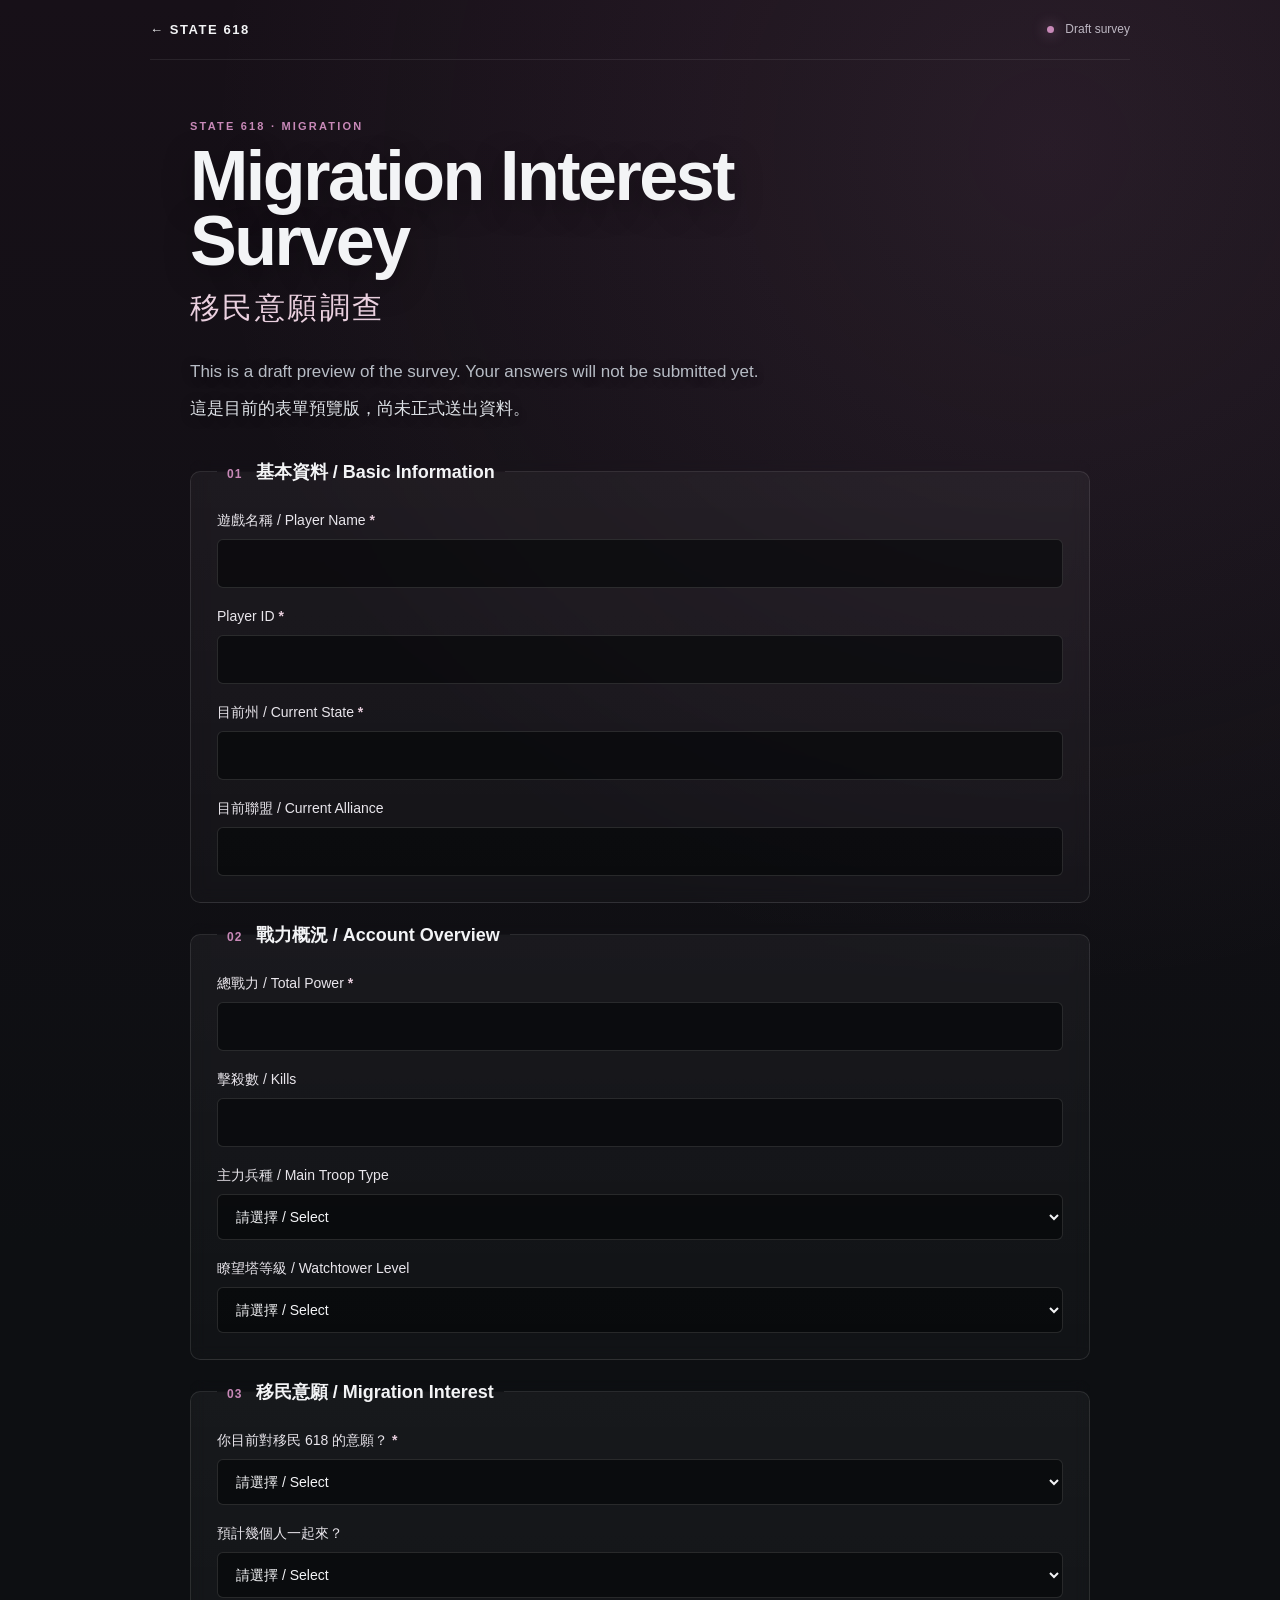
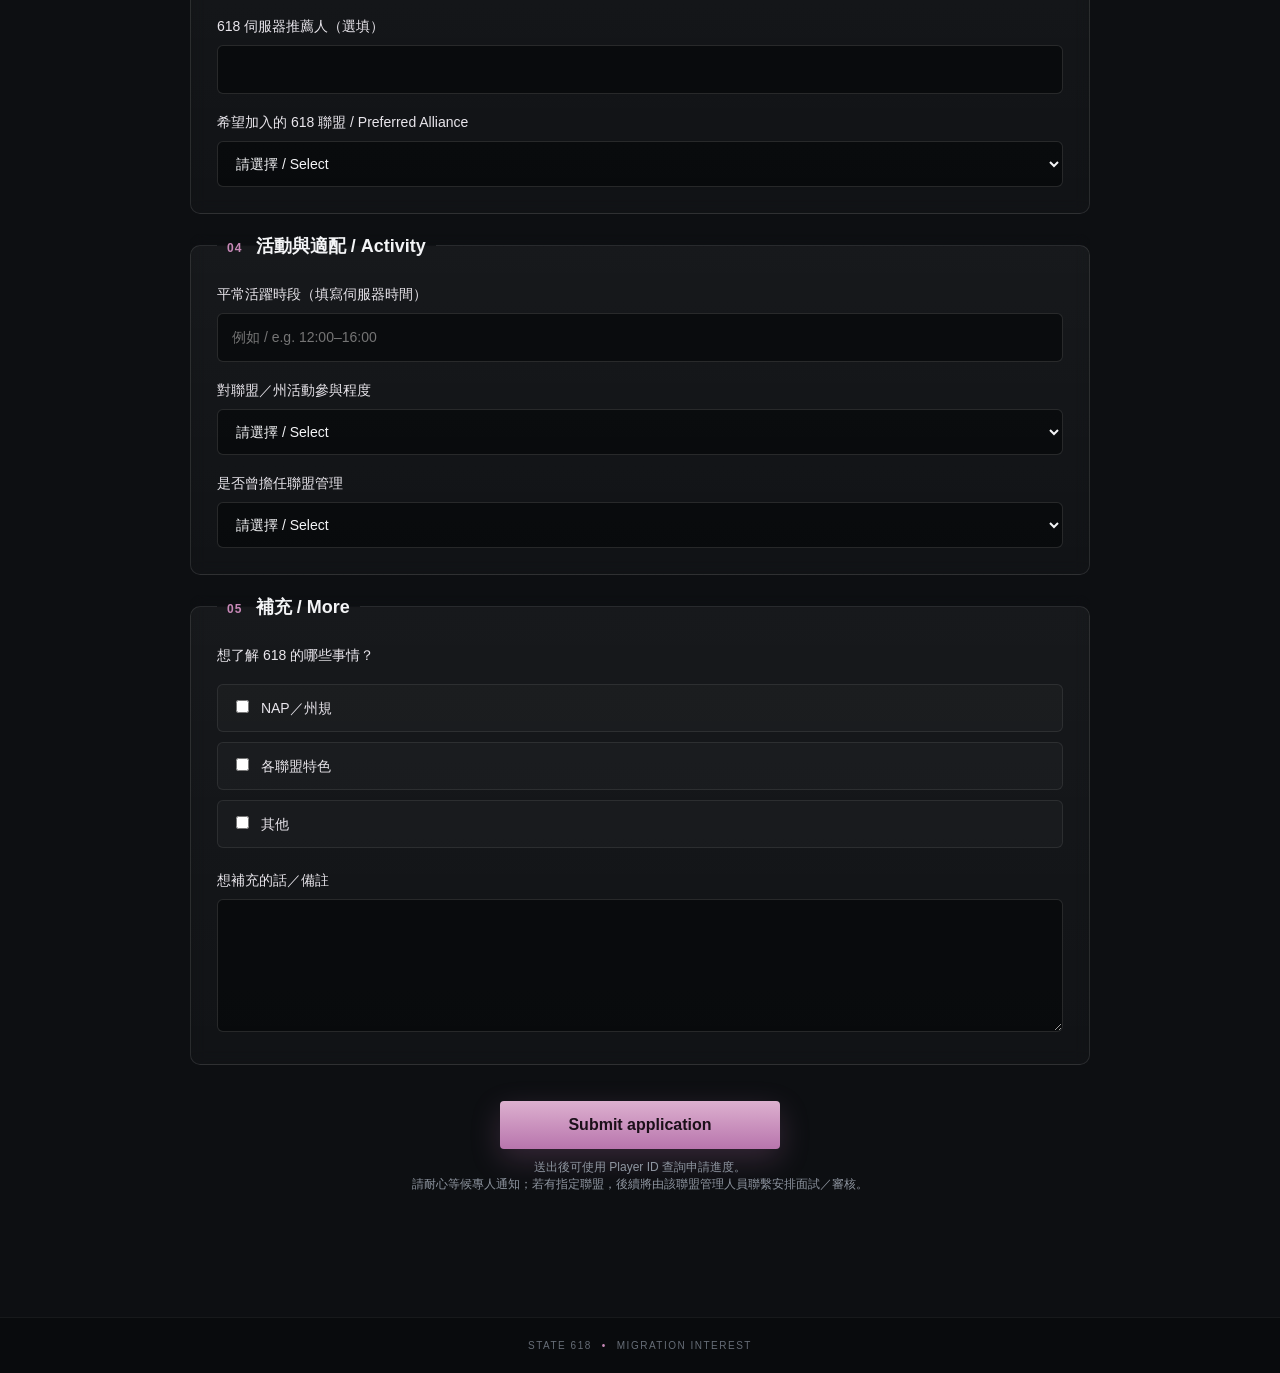
==== apply.html @ 834d95ea "Build State 618 migration survey site" ====
<!DOCTYPE html>
<html lang="zh-Hant">
<head>
  <meta charset="UTF-8">
  <meta name="viewport" content="width=device-width, initial-scale=1.0">
  <meta name="theme-color" content="#211522">
  <title>STATE 618 | Migration Interest Survey</title>
  <link rel="stylesheet" href="styles.css">
  <link rel="stylesheet" href="form.css">
</head>
<body class="form-page">
  <header class="form-topbar">
    <a class="back-link" href="index.html">← STATE 618</a>
    <div class="form-status"><span class="status-dot"></span> Draft survey</div>
  </header>

  <main class="form-shell">
    <section class="form-intro">
      <div class="section-kicker">STATE 618 · MIGRATION</div>
      <h1>Migration Interest Survey</h1>
      <p class="zh-title">移民意願調查</p>
      <p class="intro">
        This is a draft preview of the survey. Your answers will not be submitted yet.
      </p>
      <p class="intro zh">這是目前的表單預覽版，尚未正式送出資料。</p>
    </section>

    <form id="survey-form" class="survey-form">
      <fieldset>
        <legend><span>01</span> 基本資料 / Basic Information</legend>

        <label>遊戲名稱 / Player Name <b>*</b>
          <input type="text" name="player_name" required>
        </label>

        <label>Player ID <b>*</b>
          <input type="text" name="player_id" required>
        </label>

        <label>目前州 / Current State <b>*</b>
          <input type="number" name="current_state" min="1" required>
        </label>

        <label>目前聯盟 / Current Alliance
          <input type="text" name="current_alliance">
        </label>
      </fieldset>

      <fieldset>
        <legend><span>02</span> 戰力概況 / Account Overview</legend>

        <label>總戰力 / Total Power <b>*</b>
          <input type="text" name="total_power" required>
        </label>

        <label>擊殺數 / Kills
          <input type="text" name="kills">
        </label>

        <label>主力兵種 / Main Troop Type
          <select name="main_troop">
            <option value="">請選擇 / Select</option>
            <option>勇士</option>
            <option>射手</option>
            <option>騎兵</option>
          </select>
        </label>

        <label>瞭望塔等級 / Watchtower Level
          <select name="watchtower_level">
            <option value="">請選擇 / Select</option>
            <option>24</option><option>25</option><option>26</option><option>27</option>
            <option>28</option><option>29</option><option>30</option>
            <option>工業1</option><option>工業2</option><option>工業3</option>
          </select>
        </label>
      </fieldset>

      <fieldset>
        <legend><span>03</span> 移民意願 / Migration Interest</legend>

        <label>你目前對移民 618 的意願？ <b>*</b>
          <select name="interest" required>
            <option value="">請選擇 / Select</option>
            <option>確定想來</option>
            <option>高度考慮</option>
            <option>想先了解</option>
          </select>
        </label>

        <label>預計幾個人一起來？
          <select name="group_size">
            <option value="">請選擇 / Select</option>
            <option>自己</option>
            <option>2–5 人</option>
            <option>6–10 人</option>
            <option>10+ 人／整團</option>
          </select>
        </label>

        <label>618 伺服器推薦人（選填）
          <input type="text" name="referrer">
        </label>

        <label>希望加入的 618 聯盟 / Preferred Alliance
          <select name="preferred_alliance">
            <option value="">請選擇 / Select</option>
            <option>[RZN] Risen</option>
            <option>[3311] 青丘寨</option>
            <option>[RoD!] Reign of Dragons</option>
            <option>[RAW$] War Dominion</option>
            <option>[UNQ.] UNQUESTIONED</option>
            <option>[KNT] Knights of Round</option>
            <option>[WofA] Wolves of Anarchy</option>
            <option>[S_B] Storm Bringers</option>
            <option>[RnB] ReBoRN BiO</option>
            <option>[TCB] VenomousSlayers</option>
            <option>不限 / No preference</option>
            <option>尚未決定 / Not sure yet</option>
          </select>
        </label>
      </fieldset>

      <fieldset>
        <legend><span>04</span> 活動與適配 / Activity</legend>

        <label>平常活躍時段（填寫伺服器時間）
          <input type="text" name="active_time" placeholder="例如 / e.g. 12:00–16:00">
        </label>

        <label>對聯盟／州活動參與程度
          <select name="activity_level">
            <option value="">請選擇 / Select</option>
            <option>積極參與（每個活動都參與）</option>
            <option>活躍</option>
            <option>普通</option>
            <option>偶爾</option>
            <option>幾乎沒有</option>
          </select>
        </label>

        <label>是否曾擔任聯盟管理
          <select name="management">
            <option value="">請選擇 / Select</option>
            <option>R5</option>
            <option>R4</option>
            <option>無</option>
          </select>
        </label>
      </fieldset>

      <fieldset>
        <legend><span>05</span> 補充 / More</legend>

        <div class="field-label">想了解 618 的哪些事情？</div>
        <div class="checks">
          <label><input type="checkbox" name="questions" value="NAP／州規"> NAP／州規</label>
          <label><input type="checkbox" name="questions" value="各聯盟特色"> 各聯盟特色</label>
          <label><input type="checkbox" name="questions" value="其他"> 其他</label>
        </div>

        <label>想補充的話／備註
          <textarea name="notes" rows="5"></textarea>
        </label>
      </fieldset>

      <div class="submit-area">
        <button class="primary submit-button" id="submit-button" type="submit">Submit application</button>
        <p>
          送出後可使用 Player ID 查詢申請進度。<br>
          請耐心等候專人通知；若有指定聯盟，後續將由該聯盟管理人員聯繫安排面試／審核。
        </p>
        <p id="submit-result" class="submit-result"></p>
      </div>

      <input type="text" name="website" tabindex="-1" autocomplete="off" class="hp-field" aria-hidden="true">
    </form>

    <iframe id="submit-frame" name="submit-frame" hidden></iframe>
  </main>

  <footer class="site-footer">
    <span>STATE 618</span><span class="dot">•</span><span>Migration Interest</span>
  </footer>
  <script src="site.js"></script>
</body>
</html>
---- styles.css ----
:root {
  --bg: #0d0f12;
  --panel: rgba(17, 20, 24, 0.82);
  --text: #f3f4f6;
  --muted: #b7bcc5;
  --accent: #c889b8;
  --accent-soft: #ead0df;
  --line: rgba(255,255,255,.12);
}

* { box-sizing: border-box; }

html { scroll-behavior: smooth; }

html, body {
  margin: 0;
  min-height: 100%;
  background: var(--bg);
  color: var(--text);
  font-family: "Segoe UI", "Noto Sans TC", Arial, sans-serif;
}

body { min-height: 100vh; }

.hero {
  position: relative;
  min-height: 100vh;
  overflow: hidden;
  display: flex;
  flex-direction: column;
  justify-content: center;
  background:
    radial-gradient(circle at 78% 34%, rgba(232,145,105,.18), transparent 28%),
    linear-gradient(90deg, rgba(30,18,33,.90), rgba(70,42,76,.48) 50%, rgba(92,49,64,.44)),
    url("images/hero.png") center center / cover no-repeat;
}

.hero::before {
  content: "";
  position: absolute;
  inset: 0;
  opacity: .12;
  background-image:
    linear-gradient(rgba(255,255,255,.025) 1px, transparent 1px),
    linear-gradient(90deg, rgba(255,255,255,.025) 1px, transparent 1px);
  background-size: 42px 42px;
}

.overlay {
  position: absolute;
  inset: 0;
  background:
    linear-gradient(180deg, rgba(4,5,6,.25), transparent 45%, rgba(4,5,6,.58)),
    linear-gradient(90deg, rgba(5,6,8,.45), rgba(5,6,8,.06) 58%, rgba(5,6,8,.22));
}

.topbar {
  position: absolute;
  z-index: 2;
  top: 0;
  left: 0;
  right: 0;
  width: min(1180px, calc(100% - 40px));
  margin: 0 auto;
  padding: 24px 0;
  display: flex;
  align-items: center;
  justify-content: space-between;
  gap: 20px;
  border-bottom: 1px solid rgba(255,255,255,.09);
}

.brand {
  font-size: 14px;
  font-weight: 800;
  letter-spacing: .15em;
}

.brand span { color: var(--accent); }

.top-status {
  font-size: 12px;
  color: #c2c7ce;
  letter-spacing: .04em;
}

.status-dot {
  display: inline-block;
  width: 7px;
  height: 7px;
  margin-right: 8px;
  border-radius: 50%;
  background: var(--accent);
  box-shadow: 0 0 14px rgba(200,137,184,.76);
}

.content {
  position: relative;
  z-index: 1;
  width: min(1180px, calc(100% - 40px));
  margin: 0 auto;
  padding: 110px 0 100px;
}

.eyebrow {
  display: inline-block;
  font-size: 11px;
  letter-spacing: .26em;
  color: var(--accent-soft);
  border: 1px solid rgba(200,137,184,.48);
  background: rgba(9,10,12,.34);
  padding: 8px 12px;
  margin-bottom: 20px;
}

.state-mark {
  font-size: clamp(26px, 4vw, 52px);
  font-weight: 800;
  letter-spacing: .08em;
  line-height: 1;
  margin-bottom: 16px;
}

.state-mark span { color: var(--accent); }

h1 {
  margin: 0;
  font-size: clamp(44px, 7vw, 86px);
  line-height: .93;
  max-width: 790px;
  letter-spacing: -.035em;
  text-shadow: 0 8px 30px rgba(0,0,0,.34);
}

.zh-title {
  margin: 14px 0 28px;
  font-size: clamp(20px, 3vw, 30px);
  color: var(--accent-soft);
  letter-spacing: .08em;
}

.intro {
  max-width: 650px;
  color: var(--muted);
  font-size: 17px;
  line-height: 1.75;
  margin: 0 0 7px;
  text-shadow: 0 2px 12px rgba(0,0,0,.45);
}

.intro.zh {
  color: #dde1e6;
  margin-top: 5px;
}

.actions {
  margin-top: 32px;
  display: flex;
  flex-wrap: wrap;
  align-items: center;
  gap: 14px;
}

.primary {
  appearance: none;
  display: inline-block;
  text-decoration: none;
  border: 0;
  background: linear-gradient(180deg, #ddb0cf, #b875ad);
  color: #1b1019;
  font-weight: 800;
  font-size: 16px;
  padding: 15px 24px;
  min-width: 210px;
  border-radius: 4px;
  box-shadow: 0 10px 30px rgba(184,117,173,.24);
}

.primary:disabled {
  opacity: .92;
  cursor: default;
}

.status {
  color: #c3c8ce;
  font-size: 14px;
}

.note {
  margin-top: 26px;
  padding-top: 17px;
  border-top: 1px solid rgba(255,255,255,.14);
  max-width: 650px;
  color: #9da4ae;
  font-size: 13px;
  line-height: 1.6;
}

.scroll-hint {
  position: absolute;
  z-index: 2;
  left: 50%;
  bottom: 20px;
  transform: translateX(-50%);
  color: rgba(255,255,255,.55);
  font-size: 11px;
  letter-spacing: .15em;
  text-transform: uppercase;
}

.draft-section {
  background:
    radial-gradient(circle at 82% 0%, rgba(200,137,184,.16), transparent 28%),
    #0d0f12;
  border-top: 1px solid rgba(255,255,255,.06);
}

.draft-wrap {
  width: min(1180px, calc(100% - 40px));
  margin: 0 auto;
  padding: 86px 0 92px;
}

.section-kicker {
  color: var(--accent);
  font-size: 11px;
  font-weight: 700;
  letter-spacing: .2em;
  margin-bottom: 12px;
}

.draft-section h2 {
  margin: 0;
  font-size: clamp(34px, 5vw, 58px);
  letter-spacing: -.025em;
}

.section-lead {
  max-width: 650px;
  margin: 14px 0 34px;
  color: var(--muted);
  font-size: 16px;
  line-height: 1.7;
}

.cards {
  display: grid;
  grid-template-columns: repeat(3, 1fr);
  gap: 16px;
}

.card {
  min-height: 190px;
  padding: 24px;
  border: 1px solid rgba(255,255,255,.10);
  background: linear-gradient(180deg, rgba(255,255,255,.045), rgba(255,255,255,.018));
  border-radius: 8px;
}

.card-no {
  color: var(--accent);
  font-size: 12px;
  font-weight: 800;
  letter-spacing: .18em;
  margin-bottom: 44px;
}

.card h3 {
  margin: 0 0 10px;
  font-size: 20px;
}

.card p {
  margin: 0;
  color: #aeb4bd;
  font-size: 14px;
  line-height: 1.7;
}

.draft-note {
  margin-top: 24px;
  color: #8f96a1;
  font-size: 13px;
}

.site-footer {
  display: flex;
  justify-content: center;
  gap: 10px;
  padding: 22px;
  border-top: 1px solid rgba(255,255,255,.06);
  background: #090b0d;
  color: #666d77;
  font-size: 10px;
  letter-spacing: .15em;
  text-transform: uppercase;
}

.dot { color: var(--accent); }

@media (max-width: 780px) {
  .topbar {
    width: min(100% - 28px, 1180px);
    padding-top: 18px;
  }

  .top-status { display: none; }

  .content {
    width: min(100% - 28px, 1180px);
    padding: 100px 0 90px;
  }

  .eyebrow {
    font-size: 10px;
    letter-spacing: .18em;
  }

  .intro { font-size: 15px; }

  .actions {
    align-items: stretch;
    flex-direction: column;
    max-width: 360px;
  }

  .primary { width: 100%; }

  .status { text-align: center; }

  .draft-wrap {
    width: min(100% - 28px, 1180px);
    padding: 64px 0 70px;
  }

  .cards { grid-template-columns: 1fr; }

  .card { min-height: 0; }

  .card-no { margin-bottom: 24px; }
}
---- form.css ----
.form-page {
  background:
    radial-gradient(circle at 82% 5%, rgba(200,137,184,.10), transparent 28%),
    linear-gradient(180deg, #171018, #0d0f12 42%);
}

.form-topbar {
  width: min(980px, calc(100% - 32px));
  margin: 0 auto;
  padding: 22px 0;
  display: flex;
  justify-content: space-between;
  gap: 20px;
  border-bottom: 1px solid rgba(255,255,255,.08);
}

.back-link {
  color: var(--text);
  text-decoration: none;
  font-weight: 800;
  letter-spacing: .12em;
  font-size: 13px;
}

.form-status {
  color: #bdb7c2;
  font-size: 12px;
}

.form-shell {
  width: min(900px, calc(100% - 32px));
  margin: 0 auto;
  padding: 60px 0 80px;
}

.form-intro {
  margin-bottom: 36px;
}

.form-intro h1 {
  font-size: clamp(40px, 7vw, 70px);
  max-width: 760px;
}

.survey-form {
  display: grid;
  gap: 20px;
}

fieldset {
  margin: 0;
  padding: 26px;
  border: 1px solid rgba(255,255,255,.10);
  border-radius: 10px;
  background: linear-gradient(180deg, rgba(255,255,255,.045), rgba(255,255,255,.018));
  backdrop-filter: blur(8px);
}

legend {
  padding: 0 10px;
  font-size: 18px;
  font-weight: 800;
}

legend span {
  color: var(--accent);
  margin-right: 8px;
  font-size: 12px;
  letter-spacing: .1em;
}

.survey-form label,
.field-label {
  display: block;
  margin: 0 0 18px;
  color: #e9e6ec;
  font-size: 14px;
  line-height: 1.5;
}

.survey-form label:last-child {
  margin-bottom: 0;
}

.survey-form b {
  color: var(--accent-soft);
}

input[type="text"],
input[type="number"],
select,
textarea {
  width: 100%;
  margin-top: 8px;
  padding: 13px 14px;
  border: 1px solid rgba(255,255,255,.12);
  border-radius: 6px;
  background: rgba(6,7,9,.62);
  color: var(--text);
  font: inherit;
  outline: none;
}

input:focus,
select:focus,
textarea:focus {
  border-color: rgba(200,137,184,.75);
  box-shadow: 0 0 0 3px rgba(200,137,184,.10);
}

select option {
  background: #151118;
  color: #f3f4f6;
}

textarea {
  resize: vertical;
  min-height: 120px;
}

.checks {
  display: grid;
  gap: 10px;
  margin: 10px 0 22px;
}

.checks label {
  margin: 0;
  padding: 12px 14px;
  border: 1px solid rgba(255,255,255,.08);
  border-radius: 6px;
  background: rgba(255,255,255,.025);
}

.checks input {
  margin-right: 8px;
  accent-color: #b875ad;
}

.submit-area {
  text-align: center;
  padding: 16px 0 4px;
}

.submit-button {
  min-width: 280px;
}

.submit-area p {
  color: #8f96a1;
  font-size: 12px;
  margin-top: 10px;
}

@media (max-width: 640px) {
  .form-shell {
    padding-top: 44px;
  }

  fieldset {
    padding: 20px 16px;
  }

  .form-status {
    display: none;
  }

  .submit-button {
    width: 100%;
    min-width: 0;
  }
}

.status-card,
.status-preview {
  margin-top: 20px;
  padding: 28px;
  border: 1px solid rgba(255,255,255,.10);
  border-radius: 10px;
  background: linear-gradient(180deg, rgba(255,255,255,.045), rgba(255,255,255,.018));
}

.status-card label {
  display: block;
  color: #e9e6ec;
  font-size: 14px;
  line-height: 1.5;
}

.status-button {
  margin-top: 18px;
  min-width: 220px;
}

.status-help {
  margin: 14px 0 0;
  color: #8f96a1;
  font-size: 12px;
  line-height: 1.6;
}

.status-preview h2 {
  margin: 0 0 20px;
  font-size: clamp(30px, 5vw, 48px);
}

.status-result {
  border-top: 1px solid rgba(255,255,255,.09);
}

.result-row {
  display: grid;
  grid-template-columns: 1fr 1.4fr;
  gap: 20px;
  padding: 16px 0;
  border-bottom: 1px solid rgba(255,255,255,.08);
  color: #9ea5ae;
  font-size: 14px;
}

.result-row strong {
  color: #f1eef3;
  font-weight: 700;
}

.badge {
  display: inline-block;
  width: fit-content;
  padding: 6px 10px;
  border-radius: 999px;
  font-size: 11px;
  letter-spacing: .04em;
  border: 1px solid rgba(255,255,255,.12);
}

.badge.received { color: #d6d0dc; background: rgba(214,208,220,.08); }
.badge.interview { color: #dfc9ef; background: rgba(151,103,178,.14); border-color: rgba(151,103,178,.34); }
.badge.reviewing { color: #ead0df; background: rgba(200,137,184,.12); border-color: rgba(200,137,184,.32); }
.badge.approved { color: #cfe9d7; background: rgba(115,176,132,.12); border-color: rgba(115,176,132,.30); }
.badge.waitlist { color: #eadab8; background: rgba(194,154,84,.12); border-color: rgba(194,154,84,.28); }
.badge.declined { color: #e3b8bd; background: rgba(176,88,101,.12); border-color: rgba(176,88,101,.28); }

.status-legend {
  display: flex;
  flex-wrap: wrap;
  gap: 8px;
  margin-top: 22px;
}

.secondary-link {
  display: inline-block;
  color: #e4d9e8;
  text-decoration: none;
  padding: 14px 18px;
  border: 1px solid rgba(255,255,255,.16);
  border-radius: 4px;
  background: rgba(255,255,255,.035);
}

.secondary-link:hover {
  border-color: rgba(200,137,184,.40);
  background: rgba(200,137,184,.08);
}

@media (max-width: 640px) {
  .result-row {
    grid-template-columns: 1fr;
    gap: 6px;
  }

  .status-button {
    width: 100%;
  }
}

.submit-result {
  min-height: 1.4em;
  margin-top: 12px;
  font-size: 13px;
}
.submit-result.success { color: #cfe9d7; }
.submit-result.muted { color: #8f96a1; }
.status-error {
  padding: 18px 0;
  color: #e3b8bd;
}
.hp-field {
  position: absolute !important;
  left: -9999px !important;
  width: 1px !important;
  height: 1px !important;
  opacity: 0 !important;
}
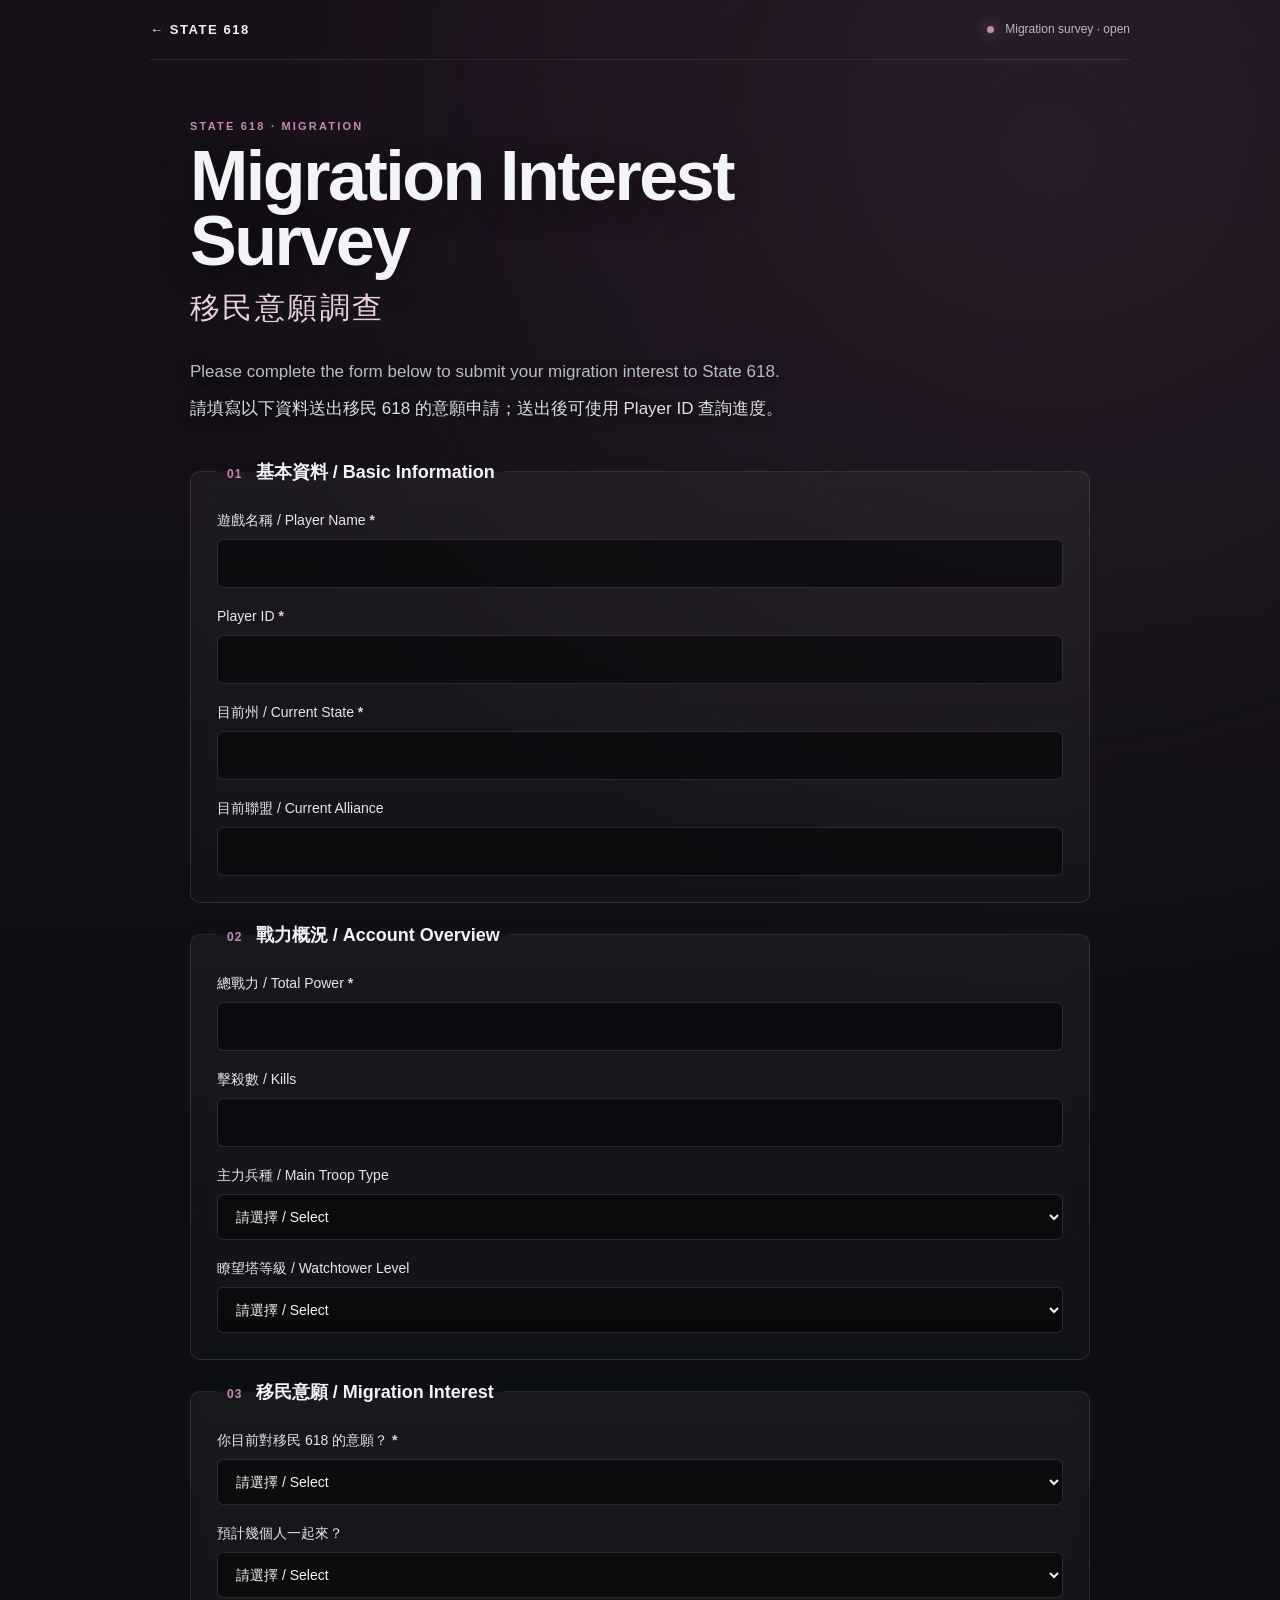
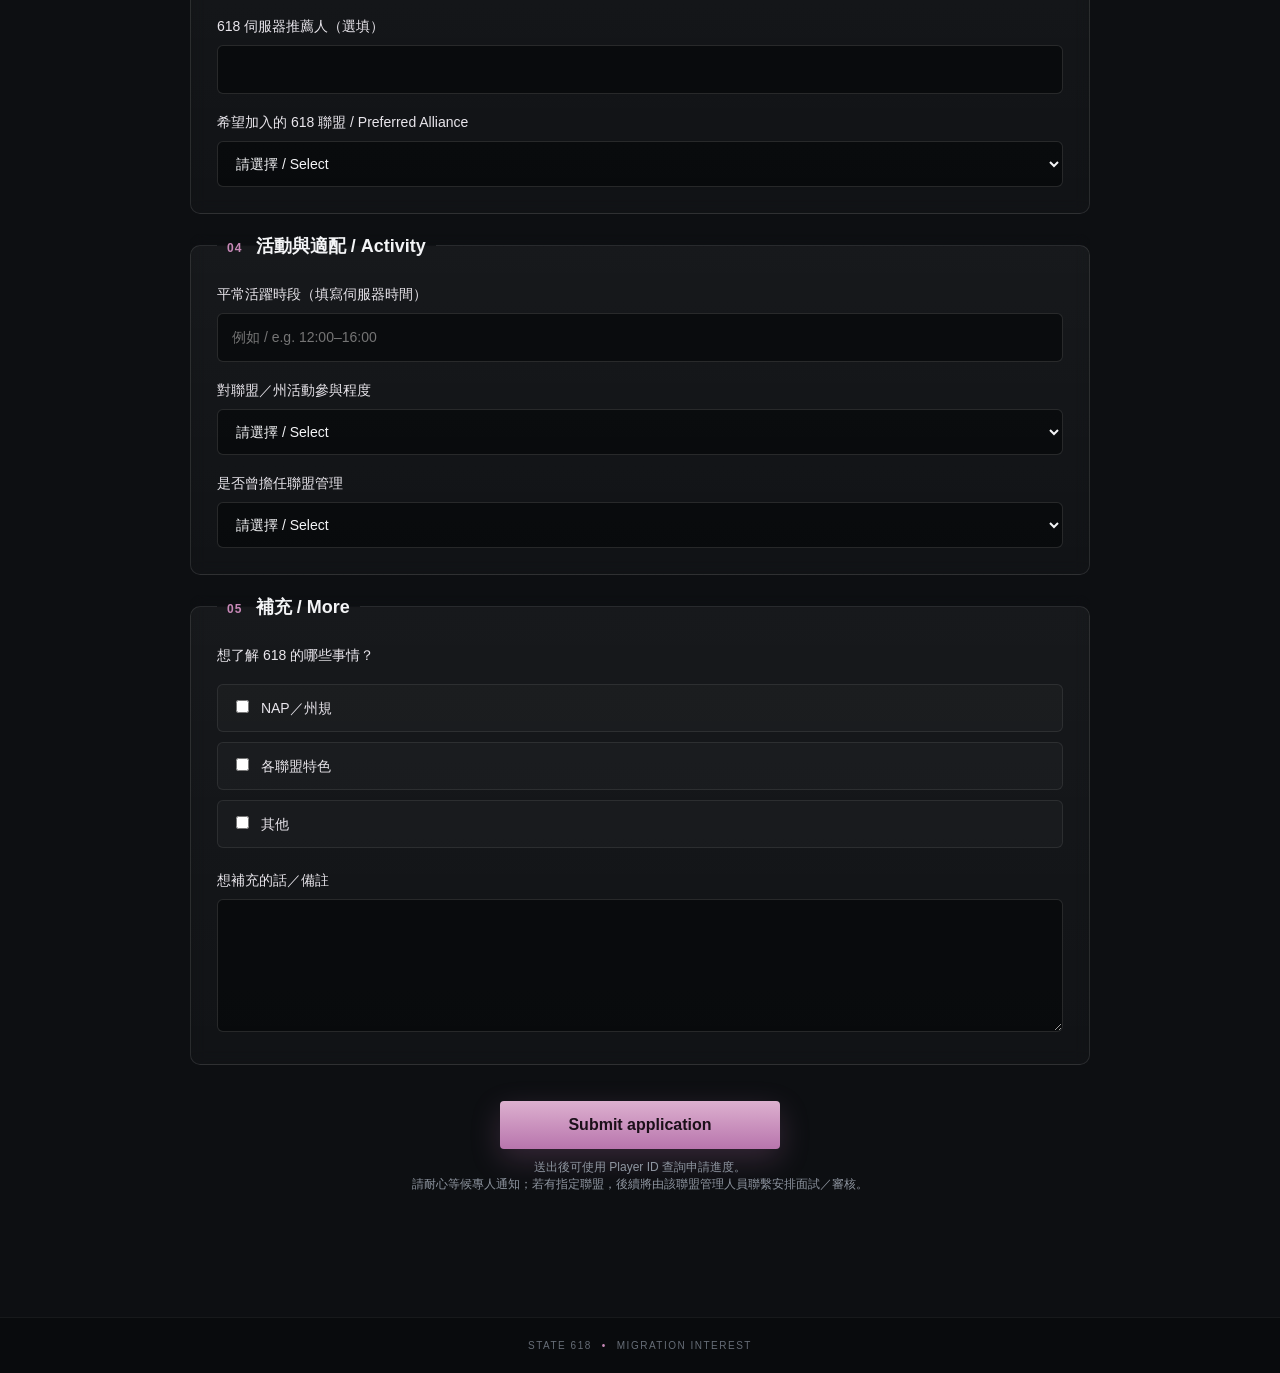
==== commit 0fbd933a: "Mark migration survey as live" ====
--- a/apply.html
+++ b/apply.html
@@ -11,7 +11,7 @@
 <body class="form-page">
   <header class="form-topbar">
     <a class="back-link" href="index.html">← STATE 618</a>
-    <div class="form-status"><span class="status-dot"></span> Draft survey</div>
+    <div class="form-status"><span class="status-dot"></span> Migration survey · open</div>
   </header>
 
   <main class="form-shell">
@@ -20,9 +20,9 @@
       <h1>Migration Interest Survey</h1>
       <p class="zh-title">移民意願調查</p>
       <p class="intro">
-        This is a draft preview of the survey. Your answers will not be submitted yet.
+        Please complete the form below to submit your migration interest to State 618.
       </p>
-      <p class="intro zh">這是目前的表單預覽版，尚未正式送出資料。</p>
+      <p class="intro zh">請填寫以下資料送出移民 618 的意願申請；送出後可使用 Player ID 查詢進度。</p>
     </section>
 
     <form id="survey-form" class="survey-form">
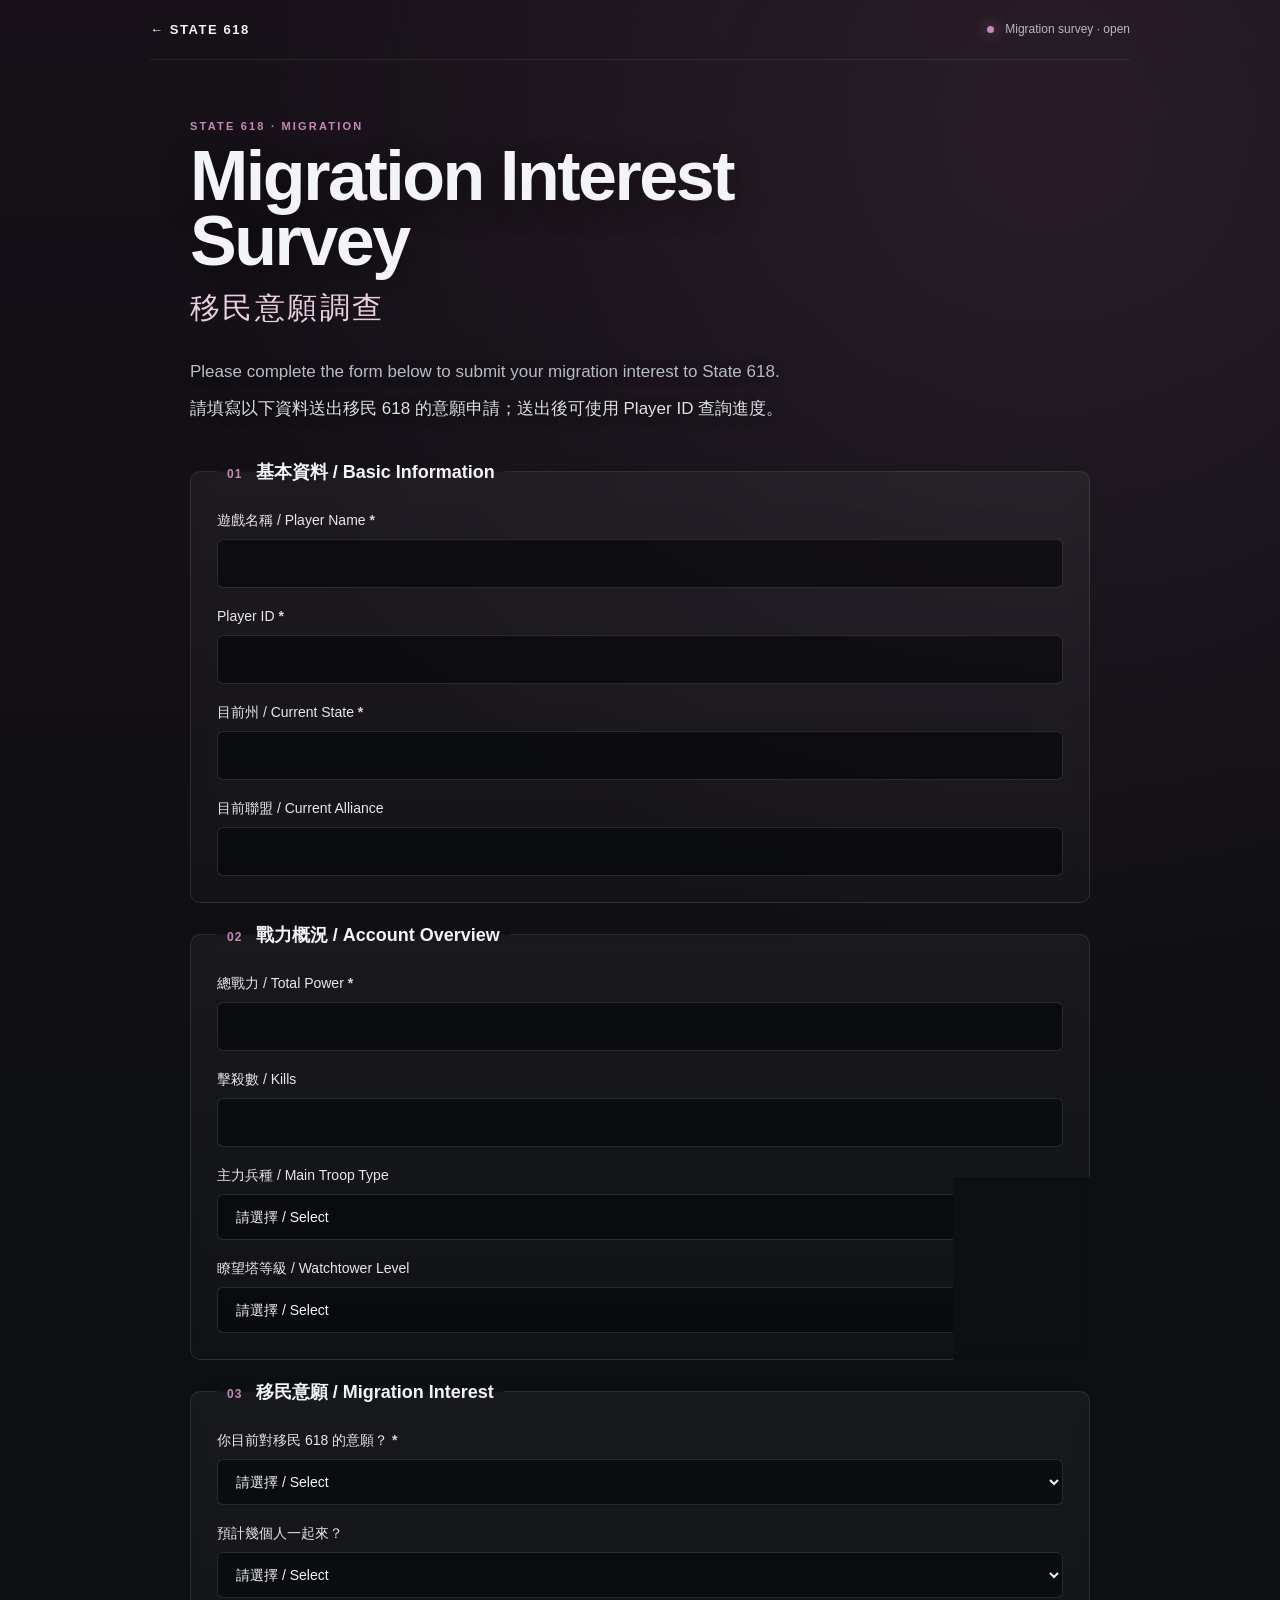
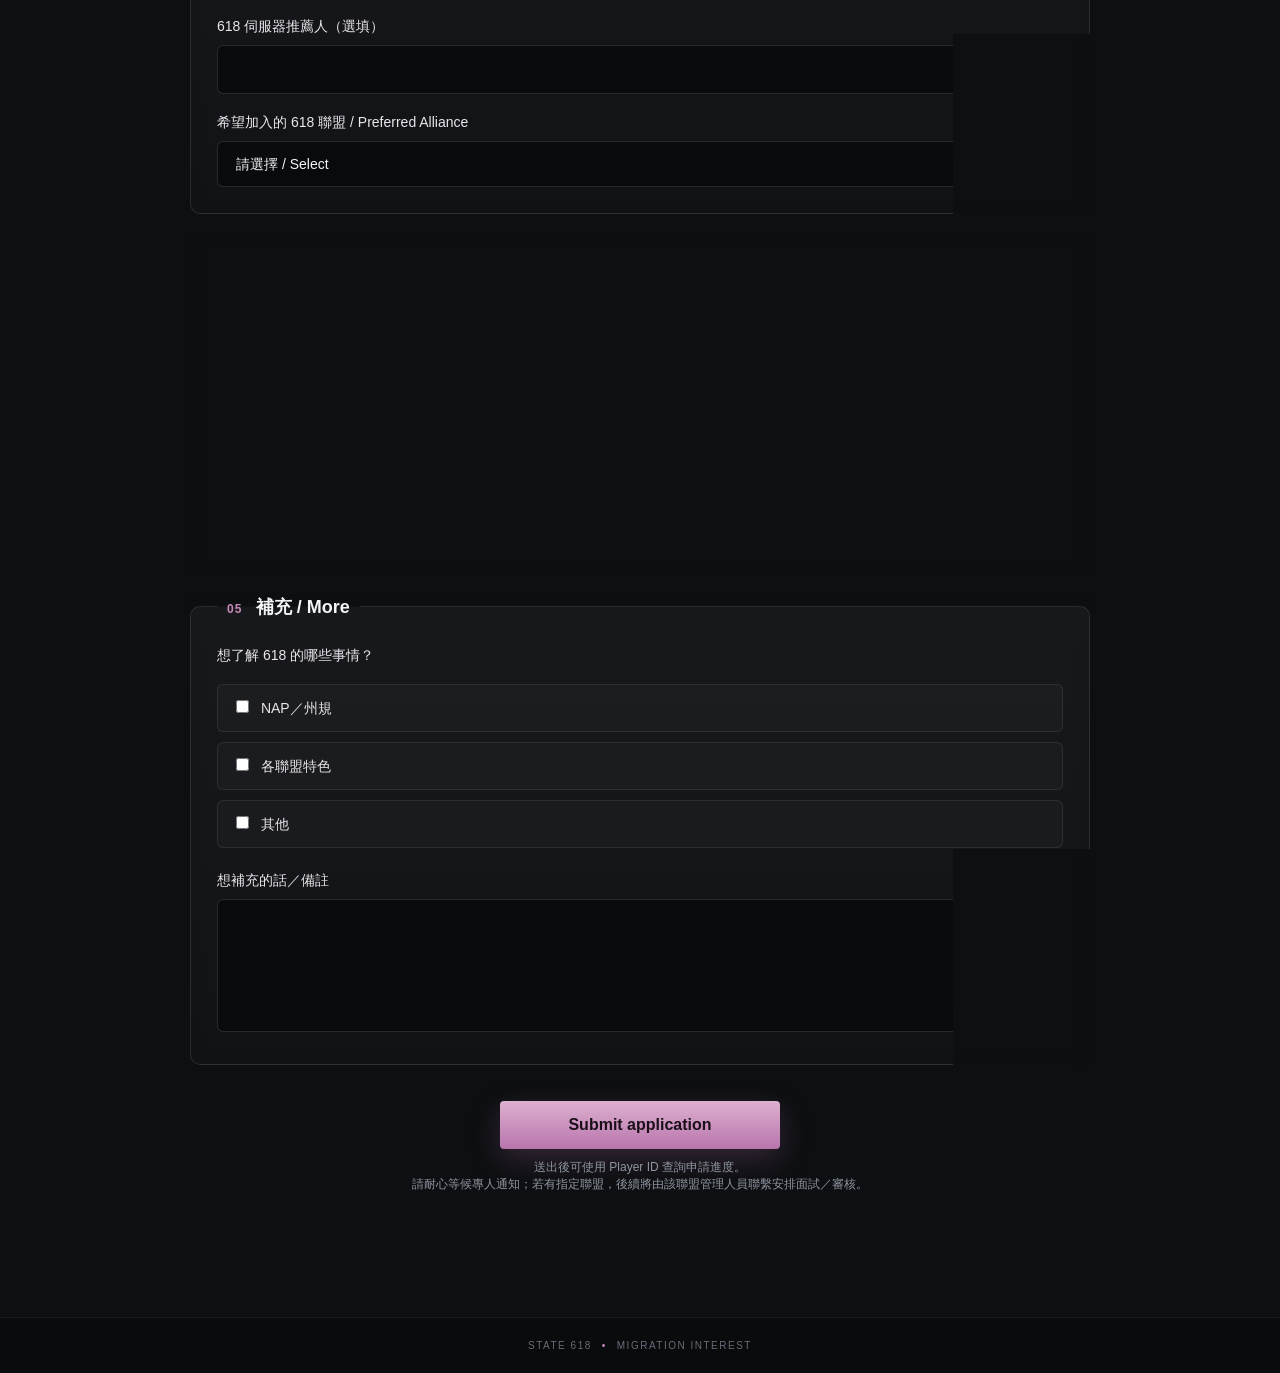
==== commit f5b4b35d: "Improve live status messages and refresh script cache" ====
--- a/apply.html
+++ b/apply.html
@@ -182,6 +182,6 @@
   <footer class="site-footer">
     <span>STATE 618</span><span class="dot">•</span><span>Migration Interest</span>
   </footer>
-  <script src="site.js"></script>
+  <script src="site.js?v=20261015-1135"></script>
 </body>
 </html>
--- a/form.css
+++ b/form.css
@@ -291,3 +291,13 @@
   height: 1px !important;
   opacity: 0 !important;
 }
+
+.status-note {
+  margin-top: 20px;
+  padding: 14px 16px;
+  border-left: 3px solid rgba(200,137,184,.7);
+  background: rgba(200,137,184,.07);
+  color: #ddd6e2;
+  line-height: 1.7;
+  font-size: 14px;
+}
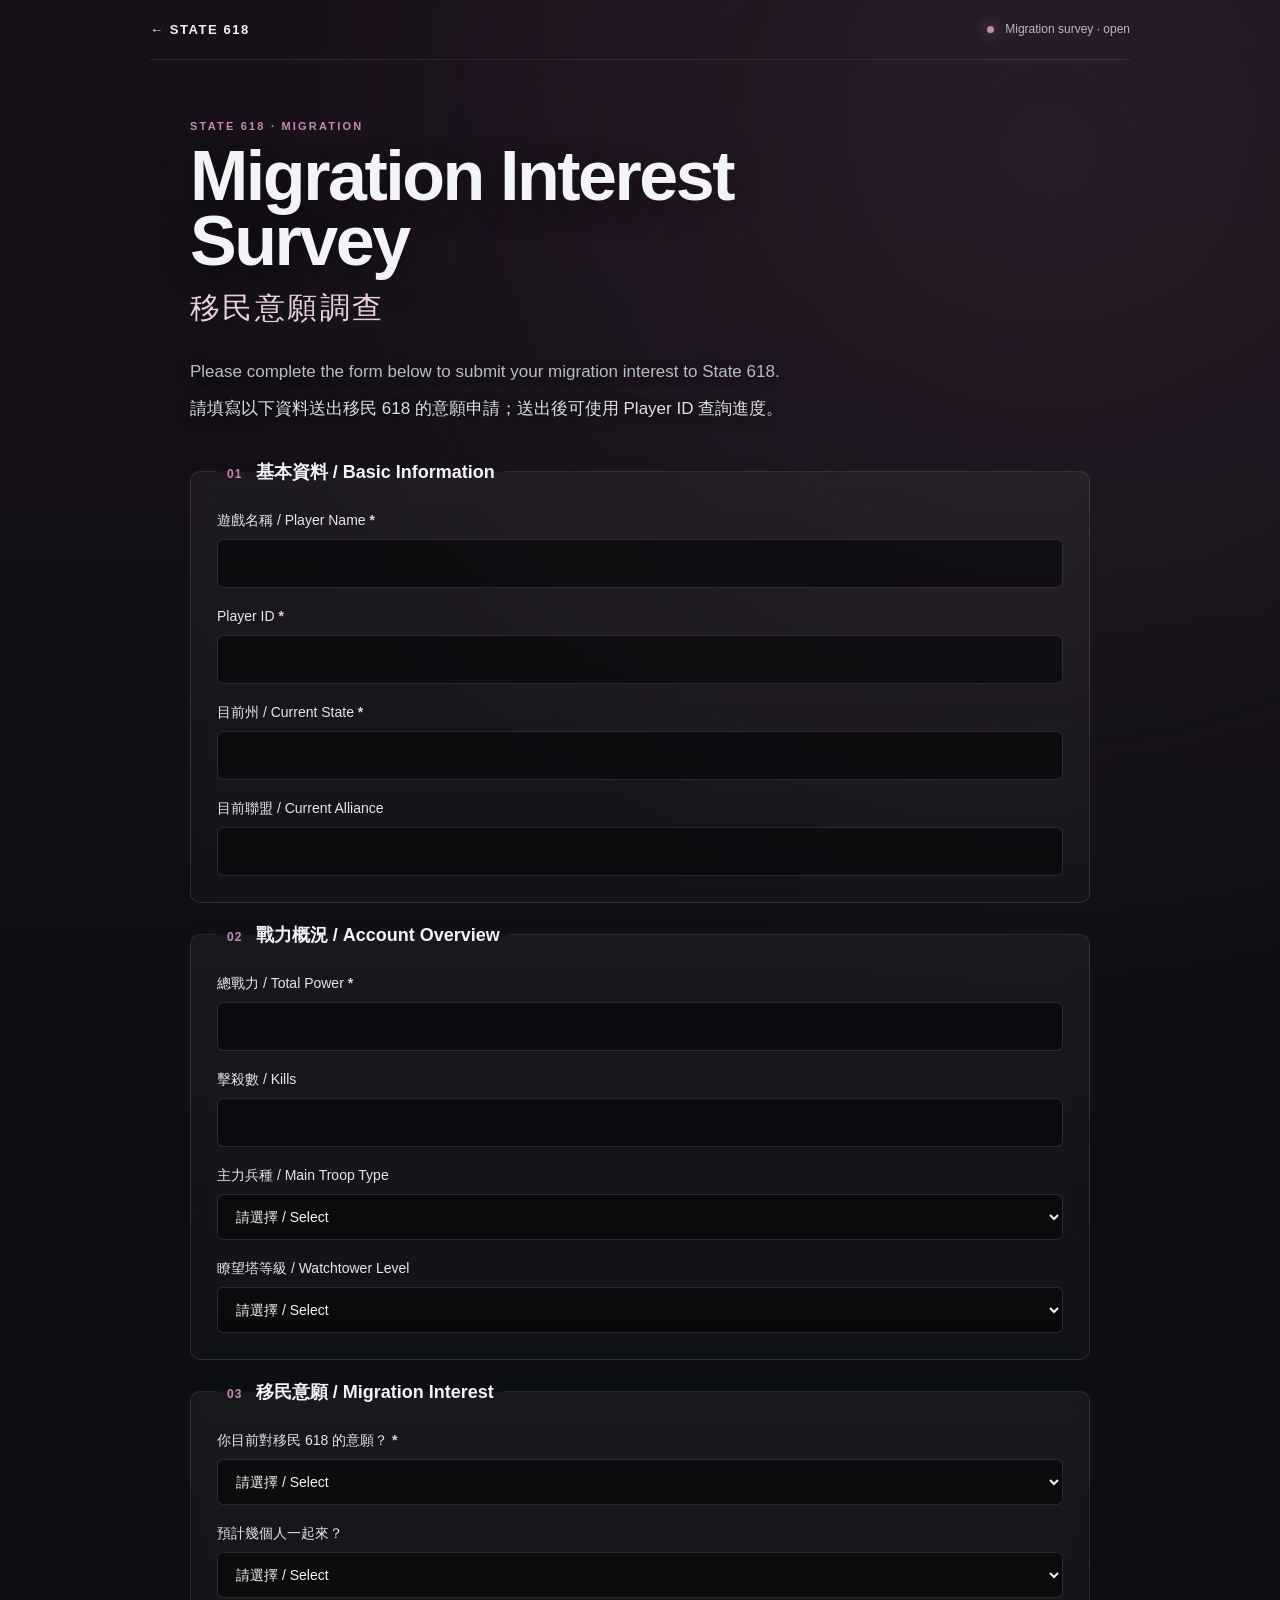
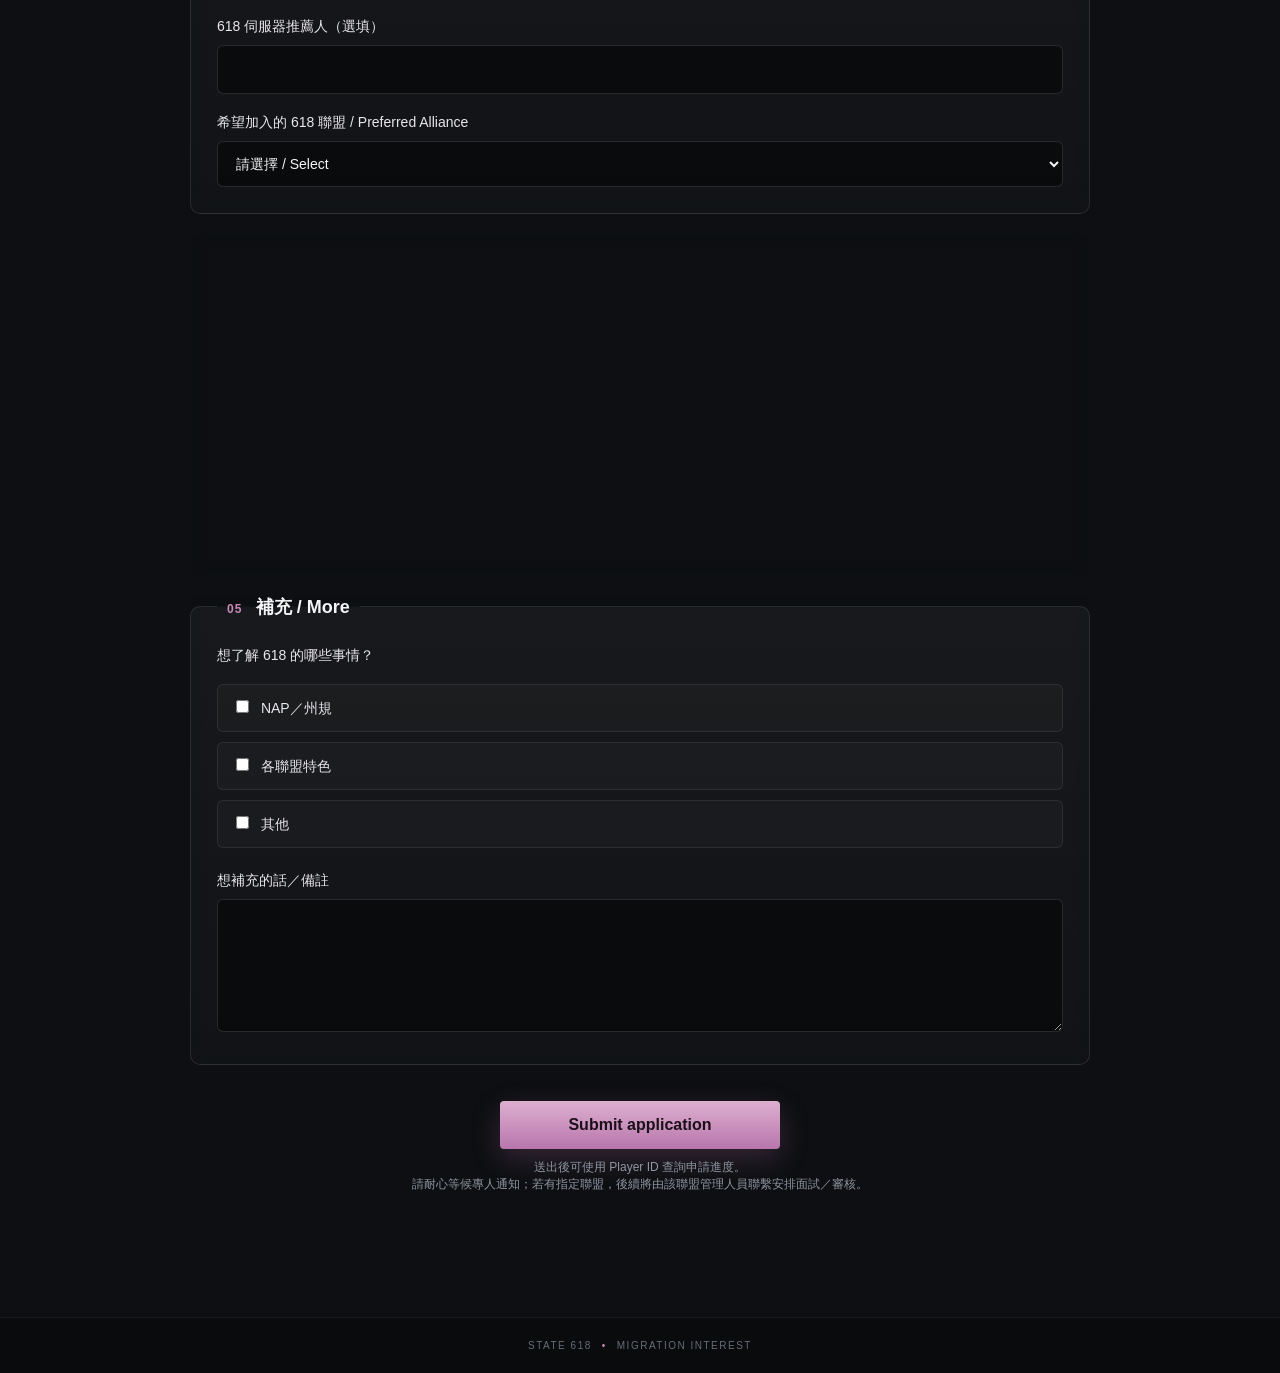
==== commit d692ae6f: "Fix status lookup with direct fetch" ====
--- a/apply.html
+++ b/apply.html
@@ -182,6 +182,6 @@
   <footer class="site-footer">
     <span>STATE 618</span><span class="dot">•</span><span>Migration Interest</span>
   </footer>
-  <script src="site.js?v=20261015-1135"></script>
+  <script src="site.js?v=20261015-1141"></script>
 </body>
 </html>
